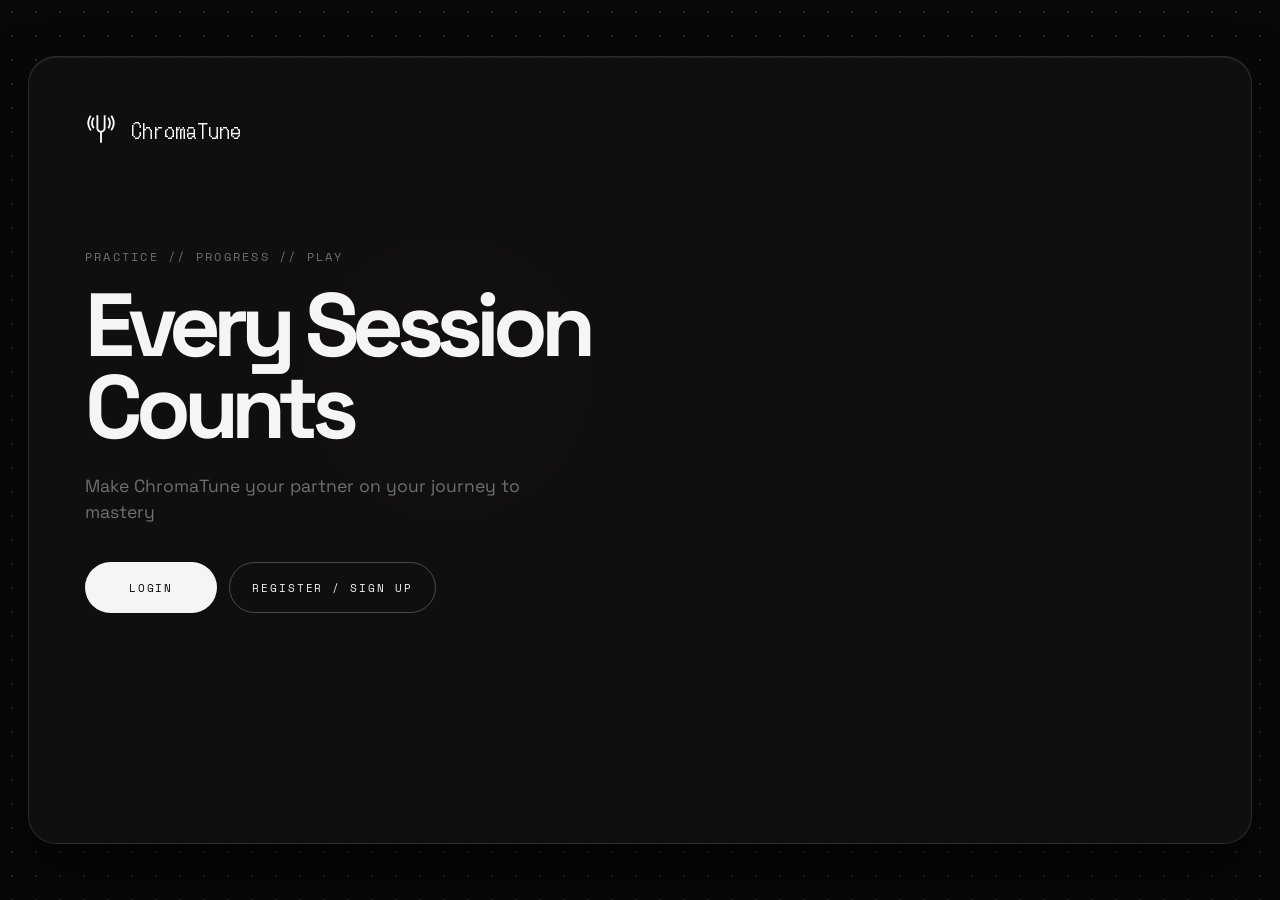
==== index.html @ dba7d1e9 "Added Authentication" ====
<!DOCTYPE html>
<html lang="en">

<head>
    <meta charset="UTF-8">
    <meta name="viewport" content="width=device-width, initial-scale=1.0">
    <link rel="stylesheet" href="./global-style/global-style.css">
    <link rel="preconnect" href="https://fonts.googleapis.com">
    <link rel="preconnect" href="https://fonts.gstatic.com" crossorigin>
    <link href="https://fonts.googleapis.com/css2?family=DotGothic16&family=Space+Mono:ital,wght@0,400;0,700;1,400&family=Space+Grotesk:wght@300;400;600;700&display=swap" rel="stylesheet">
    <script src="./global-js/auth.js" defer></script>
    <title>ChromaTune</title>
</head>

<body class="landing-page">
    <main class="landing-shell">
        <section class="landing-card" aria-labelledby="landingTitle">
            <div class="landing-logo">
                <span class="logoIcon"></span>
                <span>ChromaTune</span>
            </div>

            <div class="landing-content">
                <span class="landing-kicker">PRACTICE // PROGRESS // PLAY</span>
                <h1 id="landingTitle">Every Session Counts</h1>
                <p>Make ChromaTune your partner on your journey to mastery</p>
                <div class="landing-actions">
                    <button class="landing-action" type="button" data-auth-action="login">Login</button>
                    <button class="landing-action secondary" type="button" data-auth-action="register">Register / Sign Up</button>
                    <button class="landing-action start-practicing" type="button" data-start-practicing hidden>Start Practicing</button>
                </div>
            </div>
        </section>
    </main>
</body>

</html>
---- global-style/global-style.css ----
:root {
    --bg-color: #080808;
    --card-bg: rgba(18, 18, 18, 0.75);
    --card-border: rgba(255, 255, 255, 0.12);
    --card-border-hover: rgba(255, 255, 255, 0.25);
    --text-main: #f5f5f5;
    --text-dim: #707070;
    --text-subtle: #404040;
    --accent-red: #d71920;
    --light-grey: #4f4f4f;
    /* Nothing OS signature red */
    --grid-dot: rgba(255, 255, 255, 0.05);

    --font-ui: 'Space Grotesk', -apple-system, sans-serif;
    --font-mono: 'Space Mono', monospace;
    --font-dot: 'DotGothic16', monospace;
}

* {
    box-sizing: border-box;
    margin: 0;
    padding: 0;
    user-select: none;
}

body {
    background-color: var(--bg-color);

    background-image: radial-gradient(rgba(255, 255, 255, 0.123) 1px,
            transparent 1px);

    background-size: 24px 24px;

    min-height: 100vh;

    display: flex;

    font-family: var(--font-ui);
    color: var(--text-main);

    /* overflow: hidden; */

    position: relative;
}

/* Ambient glow behind card */
body::before {
    content: "";
    position: absolute;
    width: 320px;
    height: 320px;
    background: radial-gradient(circle, rgba(215, 25, 32, 0.08) 0%, rgba(0, 0, 0, 0) 70%);
    top: 50%;
    left: 50%;
    transform: translate(-50%, -50%);
    pointer-events: none;
    z-index: 0;
}

.sidebar {
    width: 20%;
    max-width: 400px;
    height: 700px;
    margin: 20px;
    
    flex-shrink: 0;

    background-color: var(--card-bg);
    backdrop-filter: blur(20px);

    border: 1px solid var(--card-border);
    
    border-radius: 28px;
    padding: 32px 28px;
    box-shadow: 0 30px 60px rgba(0, 0, 0, 0.6),
        inset 0 1px 0 rgba(255, 255, 255, 0.08);
    transition: border-color 0.3s ease;
    display: flex;
    flex-direction: column;
    gap: 30px;
}

.sidebar>div {
    /* border: 2px solid yellow; */
    min-height: 10px;
}

.sidebar>div:first-child {
    text-align: center;
}

#sidebarTitle {
    font-size: 1.2rem;
    font-family: var(--font-dot);
    letter-spacing: 3px;
    text-align: center;
}

.profileContainer {
    /* border :2px solid yellow; */
    height: 90px;
    display: flex;
    justify-content: left;
    align-items: center;
    gap: 20px;

    border-top: 1px dashed rgba(255, 255, 255, 0.1);
    padding-top: 20px;

}

.profileDetails {
    display: flex;
    flex-direction: column;

}

#profileButton {
    width: 70px;
    height: 70px;
    border: 3px solid var(--card-border-hover);
    border-radius: 50%;

    box-shadow: #ffffff71 0px 0px 5px;
}

#user-name {
    font-weight: 700;
    letter-spacing: 0.1rem;
    font-family: var(--font-ui);
}

#user-email {
    font-size: 0.8rem;
    color: var(--text-dim);
}

div.authentication {
    /* border: 2px solid white; */
    margin-top: auto;  
    text-align: center;  
    border-top: 1px dashed rgba(255, 255, 255, 0.1);
    padding-top: 20px;
}

#authButton {
    background-color: transparent;
    border : none;
    font-family: var(--font-mono);
    font-size: 1.0rem;

}

#authButton:hover {
    cursor:pointer;
}

#authButton.logout {
    color: var(--text-dim);
}

.sidebarNavigators {
    /* border:2px solid yellow; */
    padding-left: 15px;
    display: flex;
    gap: 50px;
    color: var(--text-dim);
    font-family: (--font-mono);
}

.sidebarNavigators:hover{
    cursor:pointer;
    color: var(--text-main);
}

.sidebarNavigators.active {
    color: var(--text-main);
}

.sidebarNavigators>div {
    border: 2px solid yellow;
}

.sidebarNavigators>span.icons {
    width: 25px;
    height: 25px;
    background: var(--text-dim);
}

.sidebarNavigators:hover>span.icons {
    background: var(--text-main);
}

.sidebarNavigators.active>span.icons {
    background: var(--text-main);
}
.workingwindow {
    flex: 1;
    height: 740px;
    padding: 0 28px;
    min-width: 0;
    /* min-height: 100vh; */
    display: flex;
    align-items: center;
    justify-content: center;

    position: relative;
}

.widget-container {

    position: relative;
    z-index: 1;
    width: 100%;
    /* max-width: 600px; */
    height: 700px;
    margin: 20px 0;
    background: var(--card-bg);
    backdrop-filter: blur(20px);
    -webkit-backdrop-filter: blur(20px);
    border: 1px solid var(--card-border);
    border-radius: 28px;
    padding: 30px 28px 32px 28px;
    box-shadow: 0 30px 60px rgba(0, 0, 0, 0.6),
        inset 0 1px 0 rgba(255, 255, 255, 0.08);
    transition: border-color 0.3s ease;
    display: flex;
    flex-direction: column;
    gap: 20px;
}

/* .profileIcon {
    width: 80px;
    height: 80px;
    border: 2px solid #4e4e4e;
    background: var(--bg-color);

    box-shadow: 0px 0px 5px 2px #4e4e4e;
    border-radius: 50%;
    display: flex;
    justify-content: center;
    align-items: center;
    cursor: pointer;
    transition: 0.25s ease;
    position: absolute;
    top: 15px;
    right: 15px;

    display:none;
}

.dropdownMenu {
    border: 2px solid yellow;
    width : 200px;
    position : absolute;
    top: 120px;
    right : 15px;

    background: var(--card-bg);
    backdrop-filter: blur(20px);
    -webkit-backdrop-filter: blur(20px);
    border: 1px solid var(--card-border);
    border-radius: 12px;
    padding: 10px;

    box-shadow: 0 30px 60px rgba(0, 0, 0, 0.6),
        inset 0 1px 0 rgba(255, 255, 255, 0.08);

    display:none;
} */

/* Top Metadata Header */
.widget-header {
    display: flex;
    justify-content: space-between;
    align-items: center;
    font-family: var(--font-mono);
    font-size: 0.82rem;
    letter-spacing: 0.12em;
    text-transform: uppercase;
    color: var(--text-dim);
}

.status-indicator {
    display: flex;
    align-items: center;
    gap: 8px;
}

.status-dot {
    width: 6px;
    height: 6px;
    border-radius: 50%;
    background-color: var(--text-subtle);

    /* Top Metadata Header */
    .widget-header {
        display: flex;
        justify-content: space-between;
        align-items: center;
        font-family: var(--font-mono);
        font-size: 0.72rem;
        letter-spacing: 0.12em;
        text-transform: uppercase;
        color: var(--text-dim);
    }

    .status-indicator {
        display: flex;
        align-items: center;
        gap: 8px;
    }

    .status-dot {
        width: 6px;
        height: 6px;
        border-radius: 50%;
        background-color: var(--text-subtle);
        transition: background-color 0.3s ease, box-shadow 0.3s ease;
    }

    /* Toggle class `.listening` on #statusDot via JS when mic is active */
    .status-dot.listening {
        background-color: var(--accent-red);
        box-shadow: 0 0 8px var(--accent-red);
        animation: pulse 1.5s infinite;
    }

    @keyframes pulse {
        0% {
            transform: scale(1);
            opacity: 1;
        }

        50% {
            transform: scale(1.3);
            opacity: 0.6;
        }

        100% {
            transform: scale(1);
            opacity: 1;
        }
    }

    transition: background-color 0.3s ease,
    box-shadow 0.3s ease;
}

/* Toggle class `.listening` on #statusDot via JS when mic is active */
.status-dot.listening {
    background-color: var(--accent-red);
    box-shadow: 0 0 8px var(--accent-red);
    animation: pulse 1.5s infinite;
}

@keyframes pulse {
    0% {
        transform: scale(1);
        opacity: 1;
    }

    50% {
        transform: scale(1.3);
        opacity: 0.6;
    }

    100% {
        transform: scale(1);
        opacity: 1;
    }
}

.logoArea {
    display: flex;
    align-items: flex-end;
    justify-content: center;
    gap: 20px;
    /* position: absolute; */
    /* top: auto; */
    /* left: calc(40/% - 40px); */
    /* margin-bottom: 50px; */

}

.logoIcon {
    height: 38px;
    width: 50px;

    display: block;

    background: #fdfcfc;

    mask: url("../global-resources/graphics/tuning-fork.svg") center / contain no-repeat;
    -webkit-mask: url("../global-resources/graphics/tuning-fork.svg") center / contain no-repeat;

    transition: 0.25s ease;
}

#title {
    font-family: var(--font-dot), var(--font-mono);
    text-transform: none;
    font-size: 2.2rem;
    font-weight: 400;
    line-height: 1;
    letter-spacing: -0.02em;
    color: var(--text-main);
    min-width: 3ch;
    

}


/* ============================================= */

/* nav {

    height: 50px;
    width: 70%;
    max-width: 500px;
    margin: auto;
    display: flex;
    justify-content: space-between;
    align-items: center;



}

.navButtons {
    width: 40px;
    height: 40px;
    background-color: transparent;
    border: none;
}*/

.tuning-fork {
    height: 40px;
    width: 40px;

    display: block;

    background: #aaa;

    mask: url("../global-resources/graphics/tuning-fork.svg") center / contain no-repeat;
    -webkit-mask: url("../global-resources/graphics/tuning-fork.svg") center / contain no-repeat;

    transition: 0.25s ease;
}

.metronome-button {
    height: 50px;
    width: 40px;

    display: block;

    background: #aaa;

    mask: url("../global-resources/graphics/metronome.svg") center / contain no-repeat;
    -webkit-mask: url("../global-resources/graphics/metronome.svg") center / contain no-repeat;

    transition: 0.25s ease;
}

.library-button {
    height: 50px;
    width: 40px;

    display: block;

    background: #aaa;

    mask: url("../global-resources/graphics/library.svg") center / contain no-repeat;
    -webkit-mask: url("../global-resources/graphics/library.svg") center / contain no-repeat;

    transition: 0.25s ease;
}

.chord-chart-button {
    height: 50px;
    width: 40px;

    display: block;

    background: #aaa;

    mask: url("../global-resources/graphics/chord-chart.svg") center / contain no-repeat;
    -webkit-mask: url("../global-resources/graphics/chord-chart.svg") center / contain no-repeat;

    transition: 0.25s ease;
}

.navButtons.selectedButtons span {
    background-color: var(--accent-red);

    filter:
        drop-shadow(0 0 30px var(--accent-red));
}

.navButtons:hover {
    cursor: pointer;
    transform: scale(1.08);
}

.navButtons:active {
    transform: scale(1.15);

    transition: transform 60ms ease-out;
}

/* Shared profile form and welcome page */
#profileButton {
    background-color: var(--bg-color);
    background-position: center;
    background-size: cover;
    display: flex;
    align-items: center;
    justify-content: center;
    color: var(--text-main);
    font-family: var(--font-dot);
    font-size: 1.2rem;
    cursor: pointer;
    overflow: hidden;
}

body.form-open {
    overflow: hidden;
}

.auth-popup {
    position: fixed;
    inset: 0;
    z-index: 1000;
    display: none;
    align-items: center;
    justify-content: center;
    padding: 24px;
    background: rgba(0, 0, 0, 0.72);
    backdrop-filter: blur(8px);
    -webkit-backdrop-filter: blur(8px);
}

.auth-popup.open {
    display: flex;
}

.auth-popup-card {
    position: relative;
    width: min(100%, 440px);
    overflow: hidden;
    background: rgba(18, 18, 18, 0.96);
    border: 1px solid var(--card-border);
    border-radius: 24px;
    box-shadow: 0 30px 60px rgba(0, 0, 0, 0.5), inset 0 1px 0 rgba(255, 255, 255, 0.04);
}

.auth-popup-tag {
    position: absolute;
    top: 18px;
    left: 24px;
    color: rgba(255, 255, 255, 0.5);
    font-family: var(--font-mono);
    font-size: 0.6rem;
    letter-spacing: 0.12rem;
}

.auth-popup-header {
    display: flex;
    justify-content: space-between;
    gap: 16px;
    padding: 62px 24px 20px;
    border-bottom: 1px solid rgba(255, 255, 255, 0.08);
}

.auth-popup-header h1 {
    color: var(--text-main);
    font-size: clamp(1.8rem, 2.6vw, 2.2rem);
    letter-spacing: -0.06em;
}

.auth-popup-close {
    width: 32px;
    height: 32px;
    border: 1px solid rgba(255, 255, 255, 0.12);
    border-radius: 50%;
    background: transparent;
    color: var(--text-dim);
    cursor: pointer;
    font-size: 1.4rem;
    line-height: 1;
}

.auth-popup-close:hover {
    background: rgba(255, 255, 255, 0.04);
    color: var(--text-main);
}

.auth-popup-body {
    display: flex;
    flex-direction: column;
    gap: 20px;
    padding: 24px;
}

.profile-field {
    display: flex;
    flex-direction: column;
    gap: 10px;
}

.profile-field label {
    color: rgba(255, 255, 255, 0.72);
    font-family: var(--font-mono);
    font-size: 0.65rem;
    letter-spacing: 0.12rem;
    text-transform: uppercase;
}

.profile-field label span {
    color: var(--text-dim);
    letter-spacing: 0;
    text-transform: none;
}

.profile-field input {
    width: 100%;
    padding: 14px 16px;
    border: 1px solid rgba(255, 255, 255, 0.08);
    border-radius: 10px;
    outline: none;
    background: rgba(8, 8, 8, 0.9);
    color: var(--text-main);
    font-family: var(--font-ui);
    font-size: 1rem;
}

.profile-field input:focus {
    border-color: rgba(255, 255, 255, 0.2);
    box-shadow: 0 0 0 3px rgba(255, 255, 255, 0.04);
}

.profile-form-message {
    min-height: 1.2em;
    color: var(--accent-red);
    font-family: var(--font-mono);
    font-size: 0.72rem;
}

.auth-popup-footer {
    padding: 20px 24px 24px;
    border-top: 1px solid rgba(255, 255, 255, 0.08);
    background: rgba(255, 255, 255, 0.02);
}

.profile-submit-button,
.landing-action {
    border: 0;
    border-radius: 999px;
    background: var(--text-main);
    color: var(--bg-color);
    cursor: pointer;
    font-family: var(--font-mono);
    font-size: 0.7rem;
    letter-spacing: 0.12rem;
    text-transform: uppercase;
    transition: transform 180ms ease, box-shadow 180ms ease;
}

.profile-submit-button {
    width: 100%;
    padding: 18px 20px;
}

.profile-submit-button:hover {
    transform: translateY(-1px);
    box-shadow: 0 12px 24px rgba(215, 25, 32, 0.18);
}

body.landing-page {
    display: block;
    overflow: hidden;
}

.landing-page::before {
    width: 520px;
    height: 520px;
    top: 42%;
    left: 35%;
}

.landing-shell {
    position: relative;
    z-index: 1;
    min-height: 100vh;
    padding: 28px;
    display: flex;
    align-items: center;
    justify-content: center;
}

.landing-card {
    width: 100%;
    max-width: 1500px;
    min-height: calc(100vh - 112px);
    padding: 56px;
    background: var(--card-bg);
    border: 1px solid var(--card-border);
    border-radius: 28px;
    box-shadow: 0 30px 60px rgba(0, 0, 0, 0.6), inset 0 1px 0 rgba(255, 255, 255, 0.08);
    backdrop-filter: blur(20px);
}

.landing-logo {
    display: flex;
    align-items: center;
    gap: 14px;
    color: var(--text-main);
    font-family: var(--font-dot);
    font-size: 1.3rem;
}

.landing-logo .logoIcon {
    width: 32px;
    height: 32px;
}

.landing-content {
    max-width: 610px;
    margin-top: 100px;
}

.landing-kicker {
    color: var(--text-dim);
    font-family: var(--font-mono);
    font-size: 0.72rem;
    letter-spacing: 0.14rem;
}

.landing-content h1 {
    margin-top: 18px;
    color: var(--text-main);
    font-size: clamp(3rem, 7vw, 5.8rem);
    letter-spacing: -0.08em;
    line-height: 0.92;
}

.landing-content p {
    max-width: 470px;
    margin-top: 24px;
    color: var(--text-dim);
    font-size: 1.1rem;
    line-height: 1.5;
}

.landing-actions {
    display: flex;
    flex-wrap: wrap;
    gap: 12px;
    margin-top: 36px;
}

.landing-action {
    min-width: 132px;
    padding: 16px 22px;
}

.landing-action.secondary {
    border: 1px solid var(--card-border-hover);
    background: transparent;
    color: var(--text-main);
}

.landing-action:hover {
    transform: translateY(-1px);
    box-shadow: none;
}

@media (max-width: 600px) {
    .landing-shell {
        padding: 16px;
    }

    .landing-card {
        min-height: calc(100vh - 32px);
        padding: 32px 24px 42px;
    }

    .landing-content {
        margin-top: 72px;
    }
}
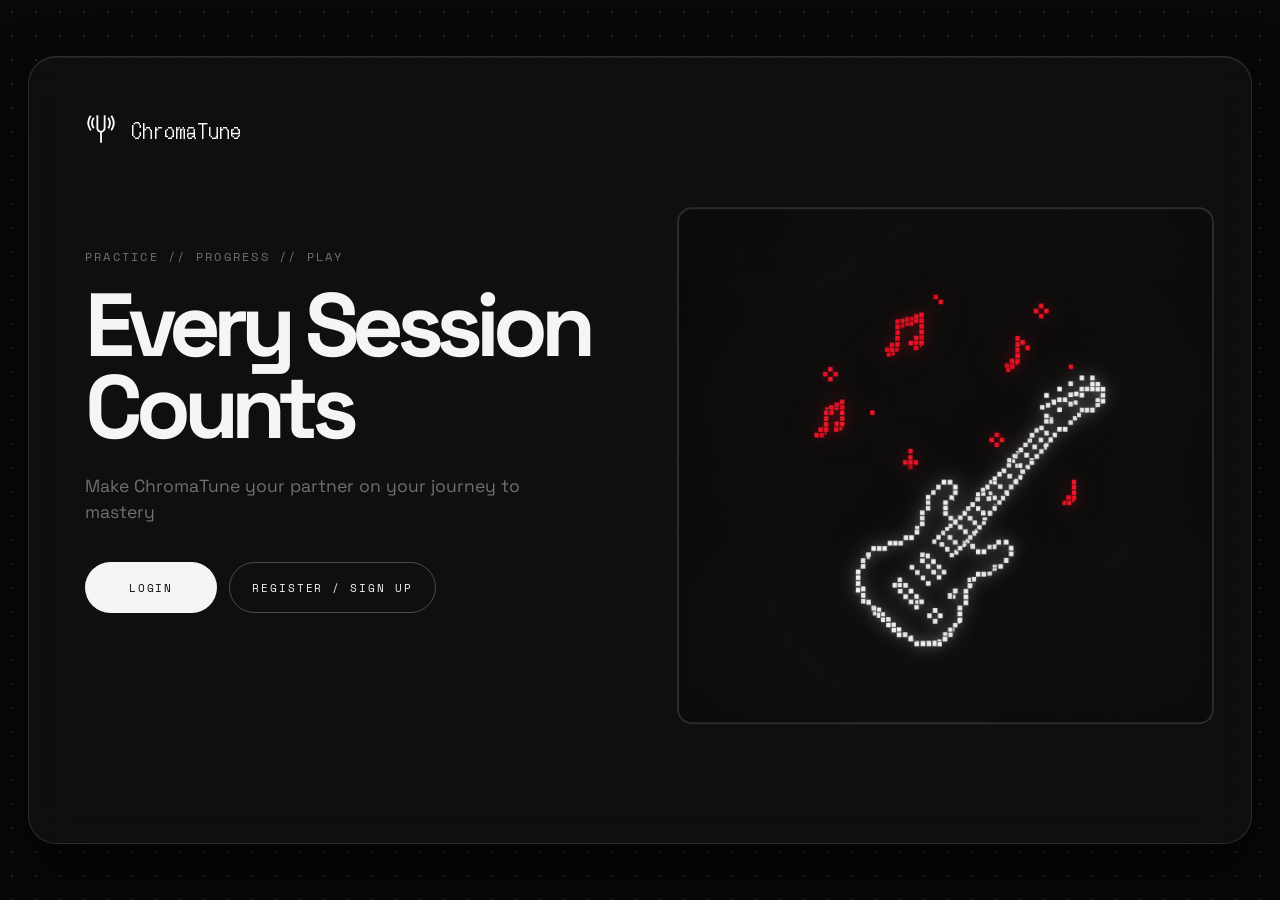
==== commit d87da915: "added glyph-guitar image on the landing page" ====
--- a/index.html
+++ b/index.html
@@ -30,6 +30,7 @@
                     <button class="landing-action start-practicing" type="button" data-start-practicing hidden>Start Practicing</button>
                 </div>
             </div>
+            <img class="glyph-guitar" src="./global-resources/graphics/glyph-guitar.png" alt="Pixel-art guitar with musical notes">
         </section>
     </main>
 </body>
--- a/global-style/global-style.css
+++ b/global-style/global-style.css
@@ -699,6 +699,7 @@
 }
 
 .landing-card {
+    position: relative;
     width: 100%;
     max-width: 1500px;
     min-height: calc(100vh - 112px);
@@ -710,6 +711,17 @@
     backdrop-filter: blur(20px);
 }
 
+.glyph-guitar {
+    position: absolute;
+    top: 52%;
+    right: 3%;
+    width: min(44%, 560px);
+    transform: translateY(-50%);
+    pointer-events: none;
+    border-radius: 15px;
+    border: 2px solid var(--card-border);
+}
+
 .landing-logo {
     display: flex;
     align-items: center;
@@ -788,4 +800,8 @@
     .landing-content {
         margin-top: 72px;
     }
-}
+
+    .landing-guitar {
+        display: none;
+    }
+}
